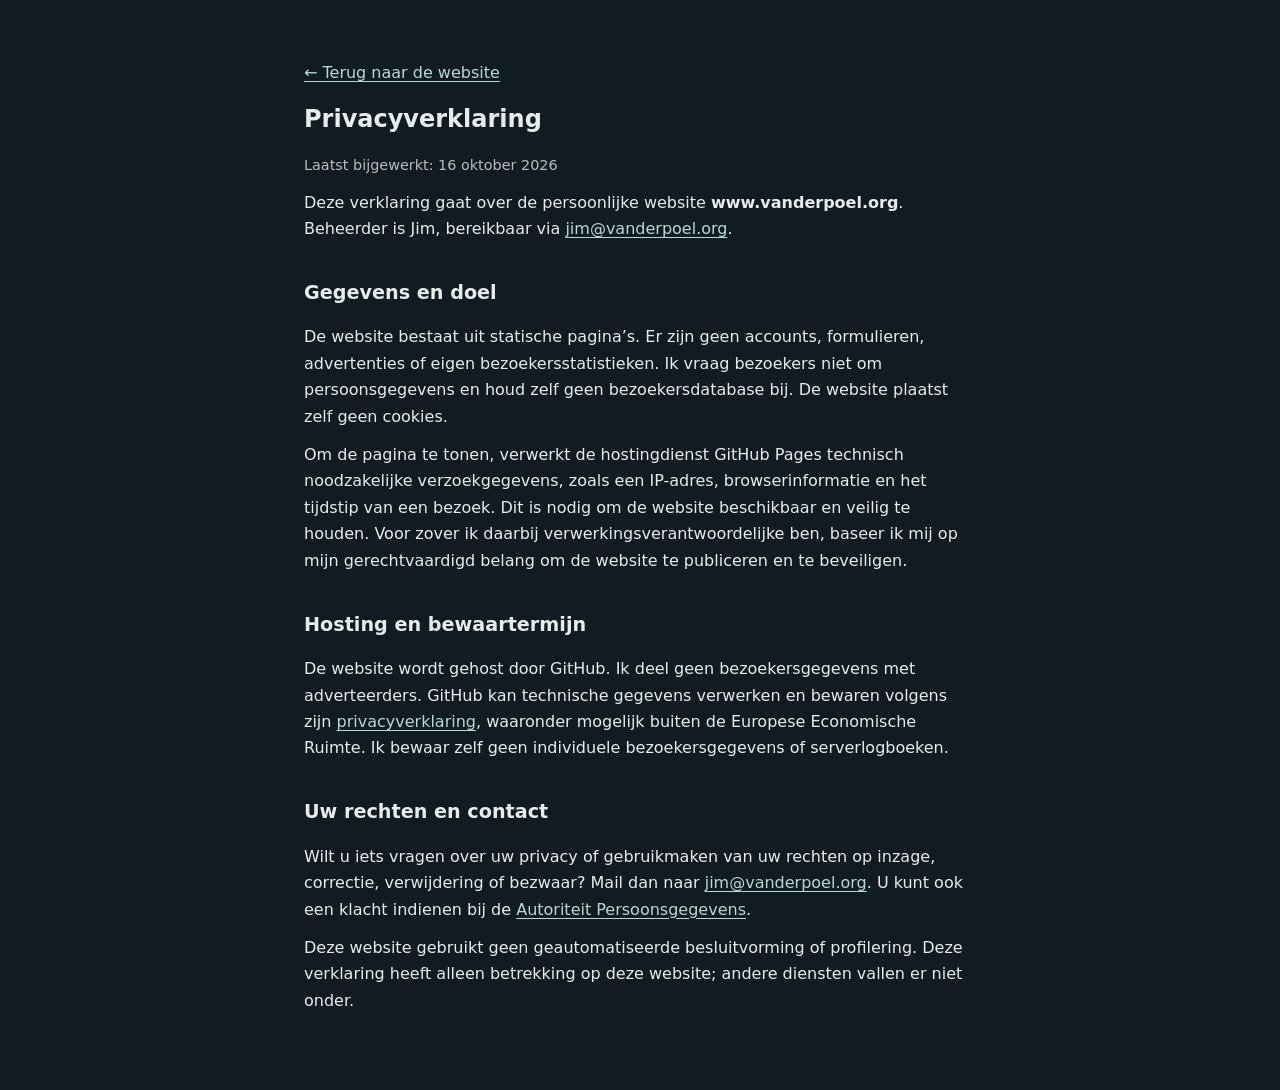
==== privacy.html @ 2186ee4c "Add privacy statement to personal site" ====
<!doctype html>
<html lang="nl">
  <head>
    <meta charset="utf-8">
    <meta name="viewport" content="width=device-width, initial-scale=1">
    <meta name="theme-color" content="#101c21">
    <meta name="description" content="Privacyverklaring van de persoonlijke website Van der Poel.">
    <title>Privacyverklaring — Van der Poel</title>
    <link rel="stylesheet" href="styles.css">
  </head>
  <body>
    <article class="privacy">
      <p><a href="/">← Terug naar de website</a></p>
      <h1>Privacyverklaring</h1>
      <p class="updated">Laatst bijgewerkt: 16 oktober 2026</p>

      <p>Deze verklaring gaat over de persoonlijke website <strong>www.vanderpoel.org</strong>. Beheerder is Jim, bereikbaar via <a href="mailto:jim@vanderpoel.org">jim@vanderpoel.org</a>.</p>

      <h2>Gegevens en doel</h2>
      <p>De website bestaat uit statische pagina’s. Er zijn geen accounts, formulieren, advertenties of eigen bezoekersstatistieken. Ik vraag bezoekers niet om persoonsgegevens en houd zelf geen bezoekersdatabase bij. De website plaatst zelf geen cookies.</p>
      <p>Om de pagina te tonen, verwerkt de hostingdienst GitHub Pages technisch noodzakelijke verzoekgegevens, zoals een IP-adres, browserinformatie en het tijdstip van een bezoek. Dit is nodig om de website beschikbaar en veilig te houden. Voor zover ik daarbij verwerkingsverantwoordelijke ben, baseer ik mij op mijn gerechtvaardigd belang om de website te publiceren en te beveiligen.</p>

      <h2>Hosting en bewaartermijn</h2>
      <p>De website wordt gehost door GitHub. Ik deel geen bezoekersgegevens met adverteerders. GitHub kan technische gegevens verwerken en bewaren volgens zijn <a href="https://docs.github.com/en/site-policy/privacy-policies/github-general-privacy-statement">privacyverklaring</a>, waaronder mogelijk buiten de Europese Economische Ruimte. Ik bewaar zelf geen individuele bezoekersgegevens of serverlogboeken.</p>

      <h2>Uw rechten en contact</h2>
      <p>Wilt u iets vragen over uw privacy of gebruikmaken van uw rechten op inzage, correctie, verwijdering of bezwaar? Mail dan naar <a href="mailto:jim@vanderpoel.org">jim@vanderpoel.org</a>. U kunt ook een klacht indienen bij de <a href="https://autoriteitpersoonsgegevens.nl/">Autoriteit Persoonsgegevens</a>.</p>

      <p>Deze website gebruikt geen geautomatiseerde besluitvorming of profilering. Deze verklaring heeft alleen betrekking op deze website; andere diensten vallen er niet onder.</p>
    </article>
  </body>
</html>
---- styles.css ----
:root { color-scheme: dark; background: #101c21; color: #e7eceb; font-family: system-ui, sans-serif; }
* { box-sizing: border-box; }
html, body { min-height: 100%; margin: 0; }
body { background: #101c21; }
body { min-height: 100svh; display: flex; flex-direction: column; }
main { flex: 1; display: grid; place-items: center; padding: 32px; }
.logo { display: block; width: min(100%, 780px); height: auto; }
footer { padding: 0 24px 24px; text-align: center; font-size: .875rem; }
a { color: #b8d8d3; text-underline-offset: .2em; }
a:hover, a:focus-visible { color: #fff; }
.privacy { display: block; width: min(100%, 720px); margin: 0 auto; padding: 48px 24px 64px; line-height: 1.65; }
.privacy h1 { line-height: 1.15; }
.privacy h2 { margin-top: 1.8em; font-size: 1.2rem; }
.privacy p { margin: .75em 0; }
.privacy .updated { color: #b3bfbd; font-size: .9rem; }
.visually-hidden { position: absolute; width: 1px; height: 1px; padding: 0; margin: -1px; overflow: hidden; clip: rect(0, 0, 0, 0); white-space: nowrap; border: 0; }
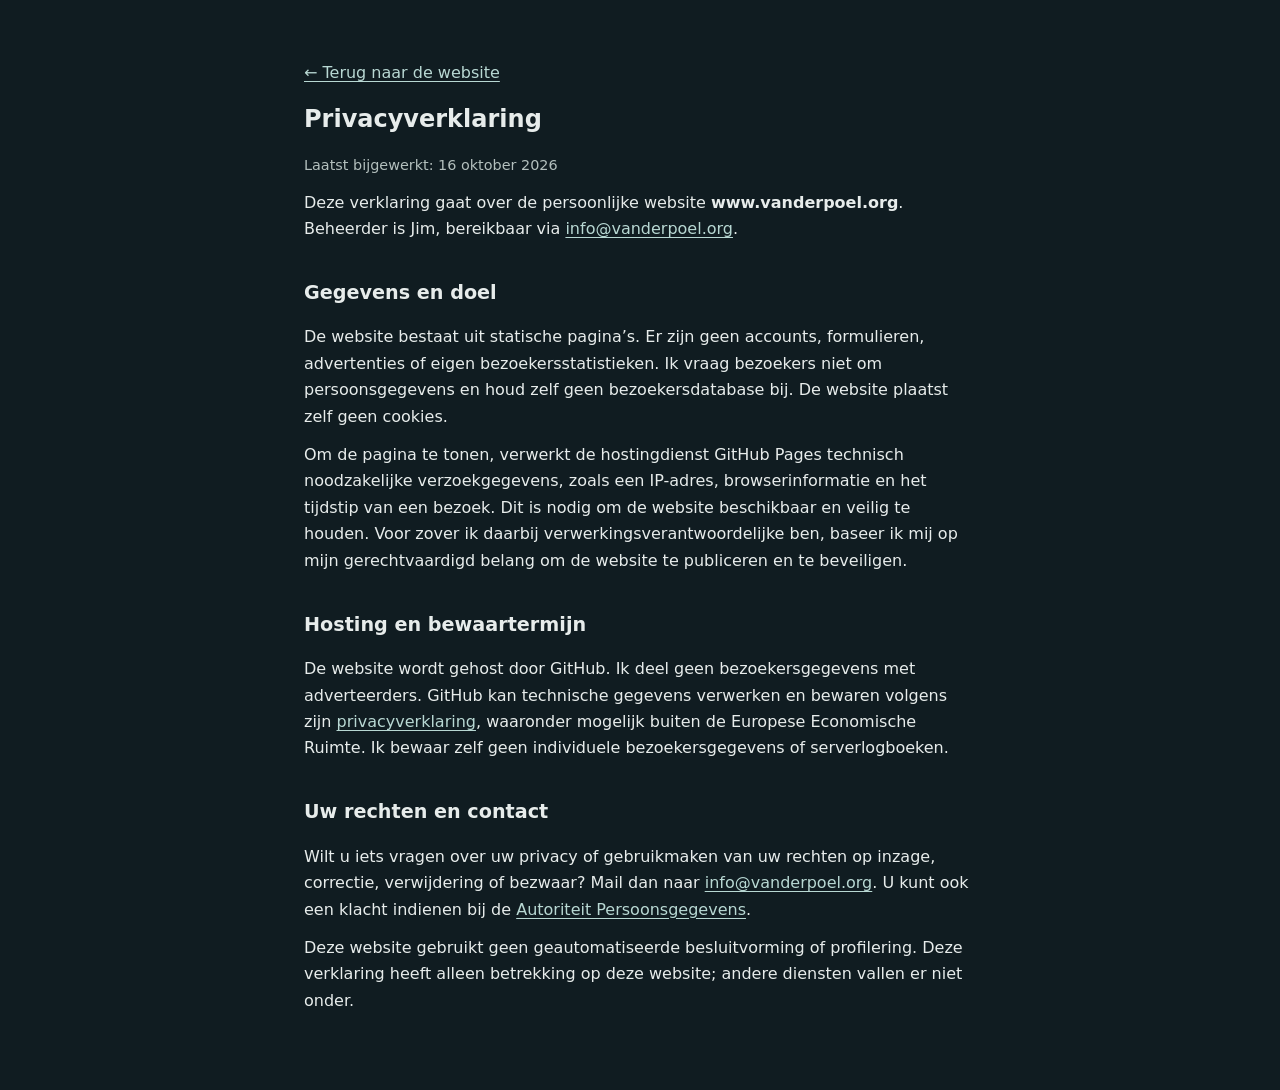
==== commit 1070b991: "Use info address for privacy contact" ====
--- a/privacy.html
+++ b/privacy.html
@@ -14,7 +14,7 @@
       <h1>Privacyverklaring</h1>
       <p class="updated">Laatst bijgewerkt: 16 oktober 2026</p>
 
-      <p>Deze verklaring gaat over de persoonlijke website <strong>www.vanderpoel.org</strong>. Beheerder is Jim, bereikbaar via <a href="mailto:jim@vanderpoel.org">jim@vanderpoel.org</a>.</p>
+      <p>Deze verklaring gaat over de persoonlijke website <strong>www.vanderpoel.org</strong>. Beheerder is Jim, bereikbaar via <a href="mailto:info@vanderpoel.org">info@vanderpoel.org</a>.</p>
 
       <h2>Gegevens en doel</h2>
       <p>De website bestaat uit statische pagina’s. Er zijn geen accounts, formulieren, advertenties of eigen bezoekersstatistieken. Ik vraag bezoekers niet om persoonsgegevens en houd zelf geen bezoekersdatabase bij. De website plaatst zelf geen cookies.</p>
@@ -24,7 +24,7 @@
       <p>De website wordt gehost door GitHub. Ik deel geen bezoekersgegevens met adverteerders. GitHub kan technische gegevens verwerken en bewaren volgens zijn <a href="https://docs.github.com/en/site-policy/privacy-policies/github-general-privacy-statement">privacyverklaring</a>, waaronder mogelijk buiten de Europese Economische Ruimte. Ik bewaar zelf geen individuele bezoekersgegevens of serverlogboeken.</p>
 
       <h2>Uw rechten en contact</h2>
-      <p>Wilt u iets vragen over uw privacy of gebruikmaken van uw rechten op inzage, correctie, verwijdering of bezwaar? Mail dan naar <a href="mailto:jim@vanderpoel.org">jim@vanderpoel.org</a>. U kunt ook een klacht indienen bij de <a href="https://autoriteitpersoonsgegevens.nl/">Autoriteit Persoonsgegevens</a>.</p>
+      <p>Wilt u iets vragen over uw privacy of gebruikmaken van uw rechten op inzage, correctie, verwijdering of bezwaar? Mail dan naar <a href="mailto:info@vanderpoel.org">info@vanderpoel.org</a>. U kunt ook een klacht indienen bij de <a href="https://autoriteitpersoonsgegevens.nl/">Autoriteit Persoonsgegevens</a>.</p>
 
       <p>Deze website gebruikt geen geautomatiseerde besluitvorming of profilering. Deze verklaring heeft alleen betrekking op deze website; andere diensten vallen er niet onder.</p>
     </article>
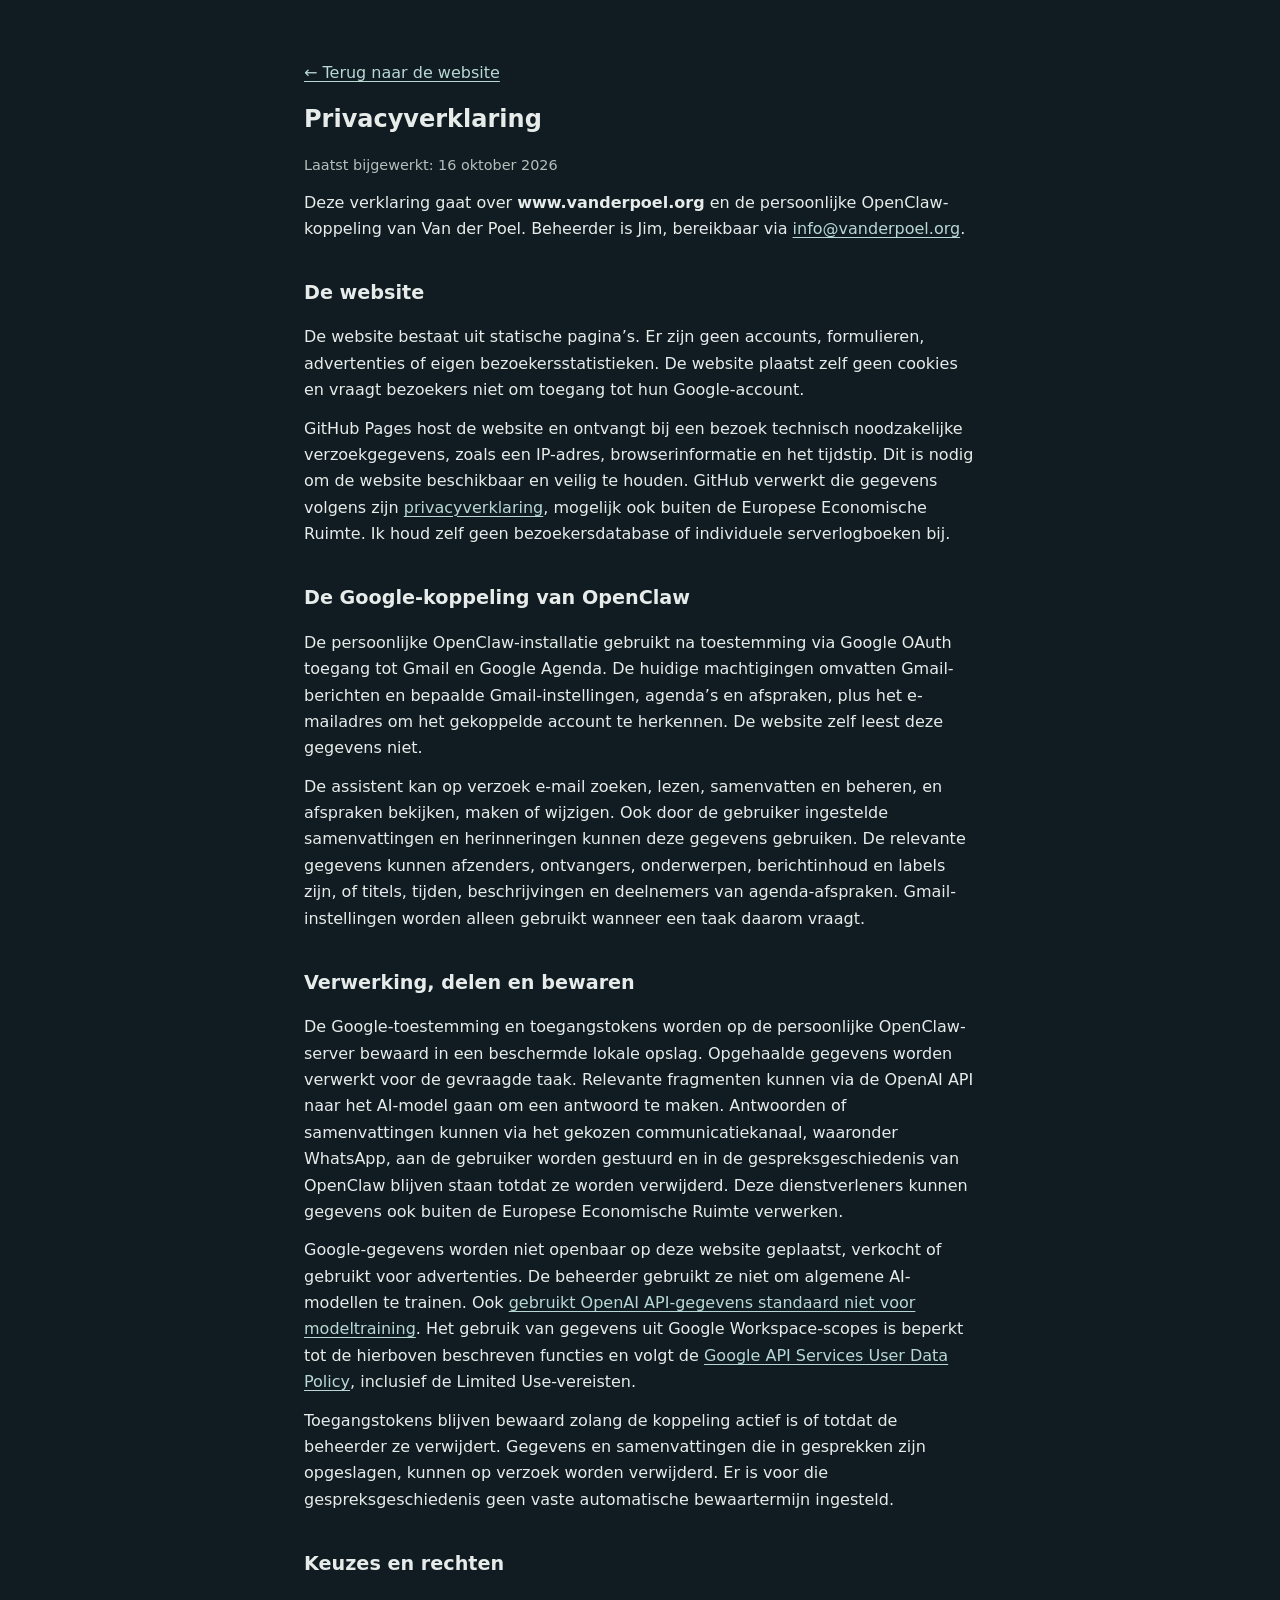
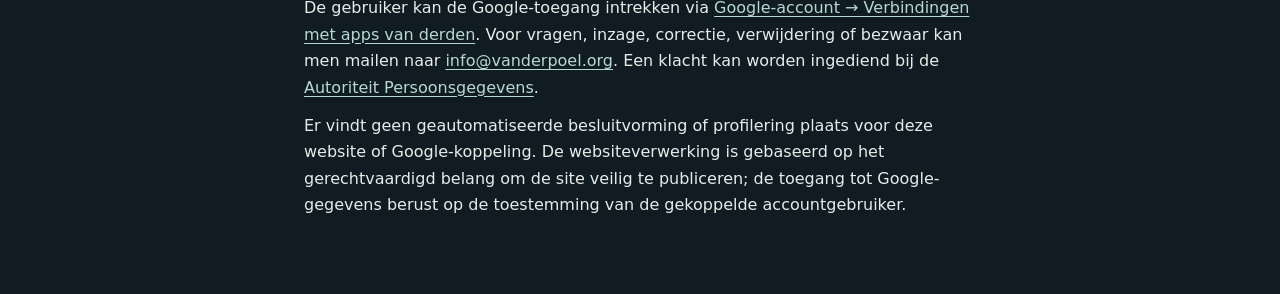
==== commit 9b21b38f: "Explain OpenClaw Google data use for branding" ====
--- a/privacy.html
+++ b/privacy.html
@@ -4,29 +4,34 @@
     <meta charset="utf-8">
     <meta name="viewport" content="width=device-width, initial-scale=1">
     <meta name="theme-color" content="#101c21">
-    <meta name="description" content="Privacyverklaring van de persoonlijke website Van der Poel.">
+    <meta name="description" content="Privacyverklaring voor de website en persoonlijke OpenClaw-koppeling van Van der Poel.">
     <title>Privacyverklaring — Van der Poel</title>
     <link rel="stylesheet" href="styles.css">
   </head>
   <body>
-    <article class="privacy">
+    <article class="content-page">
       <p><a href="/">← Terug naar de website</a></p>
       <h1>Privacyverklaring</h1>
       <p class="updated">Laatst bijgewerkt: 16 oktober 2026</p>
 
-      <p>Deze verklaring gaat over de persoonlijke website <strong>www.vanderpoel.org</strong>. Beheerder is Jim, bereikbaar via <a href="mailto:info@vanderpoel.org">info@vanderpoel.org</a>.</p>
+      <p>Deze verklaring gaat over <strong>www.vanderpoel.org</strong> en de persoonlijke OpenClaw-koppeling van Van der Poel. Beheerder is Jim, bereikbaar via <a href="mailto:info@vanderpoel.org">info@vanderpoel.org</a>.</p>
 
-      <h2>Gegevens en doel</h2>
-      <p>De website bestaat uit statische pagina’s. Er zijn geen accounts, formulieren, advertenties of eigen bezoekersstatistieken. Ik vraag bezoekers niet om persoonsgegevens en houd zelf geen bezoekersdatabase bij. De website plaatst zelf geen cookies.</p>
-      <p>Om de pagina te tonen, verwerkt de hostingdienst GitHub Pages technisch noodzakelijke verzoekgegevens, zoals een IP-adres, browserinformatie en het tijdstip van een bezoek. Dit is nodig om de website beschikbaar en veilig te houden. Voor zover ik daarbij verwerkingsverantwoordelijke ben, baseer ik mij op mijn gerechtvaardigd belang om de website te publiceren en te beveiligen.</p>
+      <h2>De website</h2>
+      <p>De website bestaat uit statische pagina’s. Er zijn geen accounts, formulieren, advertenties of eigen bezoekersstatistieken. De website plaatst zelf geen cookies en vraagt bezoekers niet om toegang tot hun Google-account.</p>
+      <p>GitHub Pages host de website en ontvangt bij een bezoek technisch noodzakelijke verzoekgegevens, zoals een IP-adres, browserinformatie en het tijdstip. Dit is nodig om de website beschikbaar en veilig te houden. GitHub verwerkt die gegevens volgens zijn <a href="https://docs.github.com/en/site-policy/privacy-policies/github-general-privacy-statement">privacyverklaring</a>, mogelijk ook buiten de Europese Economische Ruimte. Ik houd zelf geen bezoekersdatabase of individuele serverlogboeken bij.</p>
 
-      <h2>Hosting en bewaartermijn</h2>
-      <p>De website wordt gehost door GitHub. Ik deel geen bezoekersgegevens met adverteerders. GitHub kan technische gegevens verwerken en bewaren volgens zijn <a href="https://docs.github.com/en/site-policy/privacy-policies/github-general-privacy-statement">privacyverklaring</a>, waaronder mogelijk buiten de Europese Economische Ruimte. Ik bewaar zelf geen individuele bezoekersgegevens of serverlogboeken.</p>
+      <h2>De Google-koppeling van OpenClaw</h2>
+      <p>De persoonlijke OpenClaw-installatie gebruikt na toestemming via Google OAuth toegang tot Gmail en Google Agenda. De huidige machtigingen omvatten Gmail-berichten en bepaalde Gmail-instellingen, agenda’s en afspraken, plus het e-mailadres om het gekoppelde account te herkennen. De website zelf leest deze gegevens niet.</p>
+      <p>De assistent kan op verzoek e-mail zoeken, lezen, samenvatten en beheren, en afspraken bekijken, maken of wijzigen. Ook door de gebruiker ingestelde samenvattingen en herinneringen kunnen deze gegevens gebruiken. De relevante gegevens kunnen afzenders, ontvangers, onderwerpen, berichtinhoud en labels zijn, of titels, tijden, beschrijvingen en deelnemers van agenda-afspraken. Gmail-instellingen worden alleen gebruikt wanneer een taak daarom vraagt.</p>
 
-      <h2>Uw rechten en contact</h2>
-      <p>Wilt u iets vragen over uw privacy of gebruikmaken van uw rechten op inzage, correctie, verwijdering of bezwaar? Mail dan naar <a href="mailto:info@vanderpoel.org">info@vanderpoel.org</a>. U kunt ook een klacht indienen bij de <a href="https://autoriteitpersoonsgegevens.nl/">Autoriteit Persoonsgegevens</a>.</p>
+      <h2>Verwerking, delen en bewaren</h2>
+      <p>De Google-toestemming en toegangstokens worden op de persoonlijke OpenClaw-server bewaard in een beschermde lokale opslag. Opgehaalde gegevens worden verwerkt voor de gevraagde taak. Relevante fragmenten kunnen via de OpenAI API naar het AI-model gaan om een antwoord te maken. Antwoorden of samenvattingen kunnen via het gekozen communicatiekanaal, waaronder WhatsApp, aan de gebruiker worden gestuurd en in de gespreksgeschiedenis van OpenClaw blijven staan totdat ze worden verwijderd. Deze dienstverleners kunnen gegevens ook buiten de Europese Economische Ruimte verwerken.</p>
+      <p>Google-gegevens worden niet openbaar op deze website geplaatst, verkocht of gebruikt voor advertenties. De beheerder gebruikt ze niet om algemene AI-modellen te trainen. Ook <a href="https://developers.openai.com/api/docs/guides/your-data">gebruikt OpenAI API-gegevens standaard niet voor modeltraining</a>. Het gebruik van gegevens uit Google Workspace-scopes is beperkt tot de hierboven beschreven functies en volgt de <a href="https://developers.google.com/terms/api-services-user-data-policy">Google API Services User Data Policy</a>, inclusief de Limited Use-vereisten.</p>
+      <p>Toegangstokens blijven bewaard zolang de koppeling actief is of totdat de beheerder ze verwijdert. Gegevens en samenvattingen die in gesprekken zijn opgeslagen, kunnen op verzoek worden verwijderd. Er is voor die gespreksgeschiedenis geen vaste automatische bewaartermijn ingesteld.</p>
 
-      <p>Deze website gebruikt geen geautomatiseerde besluitvorming of profilering. Deze verklaring heeft alleen betrekking op deze website; andere diensten vallen er niet onder.</p>
+      <h2>Keuzes en rechten</h2>
+      <p>De gebruiker kan de Google-toegang intrekken via <a href="https://myaccount.google.com/permissions">Google-account → Verbindingen met apps van derden</a>. Voor vragen, inzage, correctie, verwijdering of bezwaar kan men mailen naar <a href="mailto:info@vanderpoel.org">info@vanderpoel.org</a>. Een klacht kan worden ingediend bij de <a href="https://autoriteitpersoonsgegevens.nl/">Autoriteit Persoonsgegevens</a>.</p>
+      <p>Er vindt geen geautomatiseerde besluitvorming of profilering plaats voor deze website of Google-koppeling. De websiteverwerking is gebaseerd op het gerechtvaardigd belang om de site veilig te publiceren; de toegang tot Google-gegevens berust op de toestemming van de gekoppelde accountgebruiker.</p>
     </article>
   </body>
 </html>
--- a/styles.css
+++ b/styles.css
@@ -3,14 +3,18 @@
 html, body { min-height: 100%; margin: 0; }
 body { background: #101c21; }
 body { min-height: 100svh; display: flex; flex-direction: column; }
-main { flex: 1; display: grid; place-items: center; padding: 32px; }
-.logo { display: block; width: min(100%, 780px); height: auto; }
+main.home { flex: 1; display: grid; place-items: center; padding: 32px 24px; }
+.home-content { display: grid; justify-items: center; width: min(100%, 720px); }
+.logo { display: block; width: min(100%, 620px); height: auto; }
+.intro { max-width: 620px; text-align: center; line-height: 1.55; }
+.intro h1 { margin: 0 0 .6em; font-size: clamp(1.35rem, 4vw, 2rem); }
+.intro p { margin: .65em 0; }
 footer { padding: 0 24px 24px; text-align: center; font-size: .875rem; }
 a { color: #b8d8d3; text-underline-offset: .2em; }
 a:hover, a:focus-visible { color: #fff; }
-.privacy { display: block; width: min(100%, 720px); margin: 0 auto; padding: 48px 24px 64px; line-height: 1.65; }
-.privacy h1 { line-height: 1.15; }
-.privacy h2 { margin-top: 1.8em; font-size: 1.2rem; }
-.privacy p { margin: .75em 0; }
-.privacy .updated { color: #b3bfbd; font-size: .9rem; }
+.content-page { display: block; width: min(100%, 720px); margin: 0 auto; padding: 48px 24px 64px; line-height: 1.65; }
+.content-page h1 { line-height: 1.15; }
+.content-page h2 { margin-top: 1.8em; font-size: 1.2rem; }
+.content-page p { margin: .75em 0; }
+.content-page .updated { color: #b3bfbd; font-size: .9rem; }
 .visually-hidden { position: absolute; width: 1px; height: 1px; padding: 0; margin: -1px; overflow: hidden; clip: rect(0, 0, 0, 0); white-space: nowrap; border: 0; }
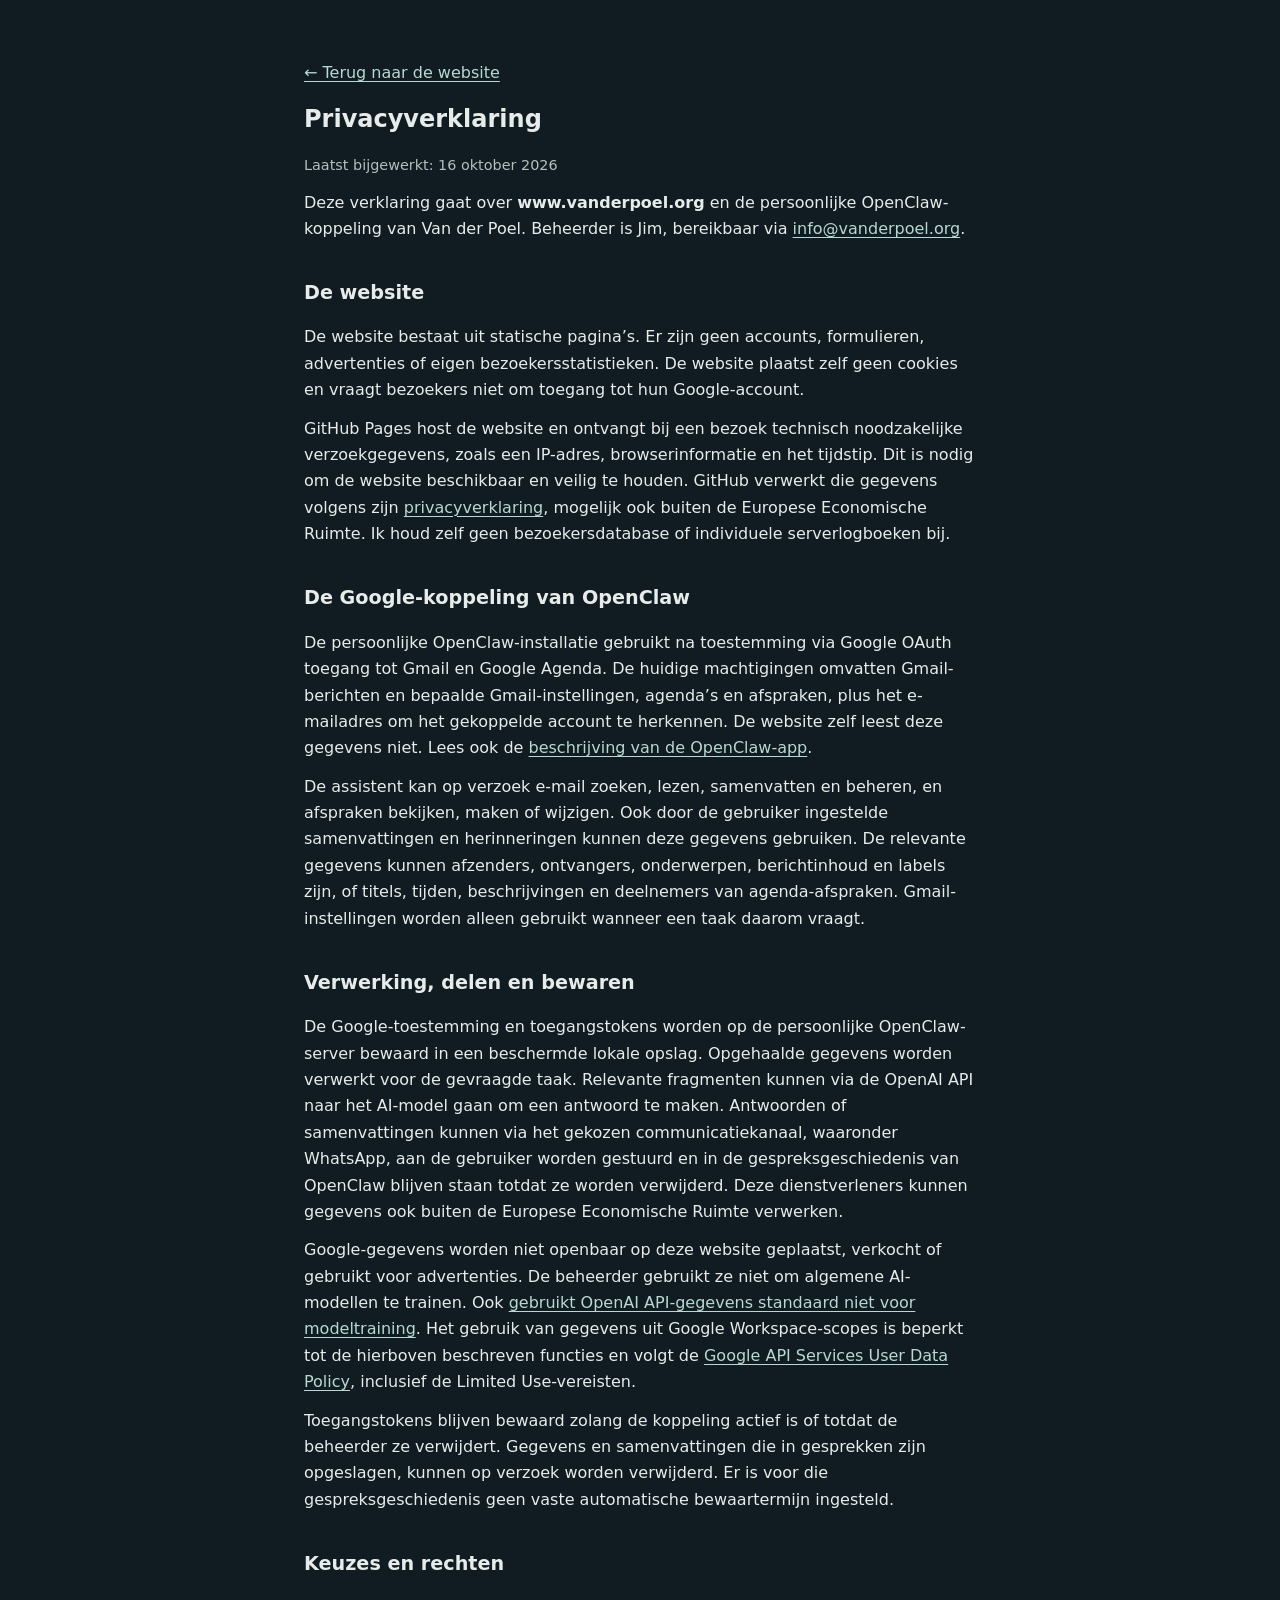
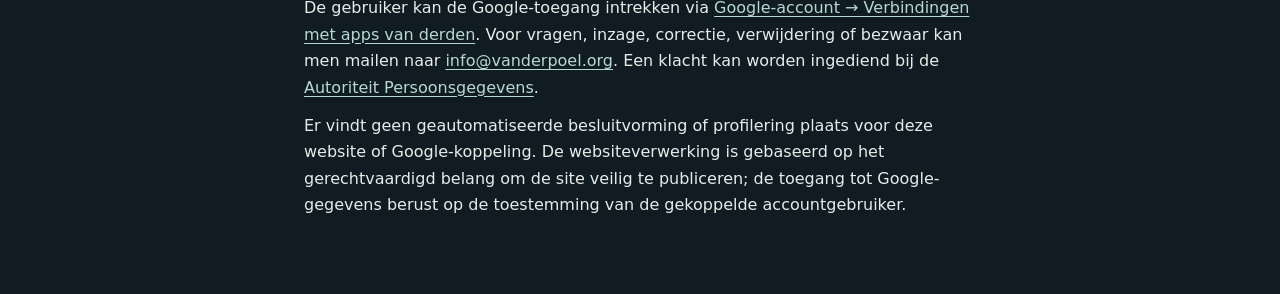
==== commit f4d14aa6: "Add Google OAuth app homepage" ====
--- a/privacy.html
+++ b/privacy.html
@@ -21,7 +21,7 @@
       <p>GitHub Pages host de website en ontvangt bij een bezoek technisch noodzakelijke verzoekgegevens, zoals een IP-adres, browserinformatie en het tijdstip. Dit is nodig om de website beschikbaar en veilig te houden. GitHub verwerkt die gegevens volgens zijn <a href="https://docs.github.com/en/site-policy/privacy-policies/github-general-privacy-statement">privacyverklaring</a>, mogelijk ook buiten de Europese Economische Ruimte. Ik houd zelf geen bezoekersdatabase of individuele serverlogboeken bij.</p>
 
       <h2>De Google-koppeling van OpenClaw</h2>
-      <p>De persoonlijke OpenClaw-installatie gebruikt na toestemming via Google OAuth toegang tot Gmail en Google Agenda. De huidige machtigingen omvatten Gmail-berichten en bepaalde Gmail-instellingen, agenda’s en afspraken, plus het e-mailadres om het gekoppelde account te herkennen. De website zelf leest deze gegevens niet.</p>
+      <p>De persoonlijke OpenClaw-installatie gebruikt na toestemming via Google OAuth toegang tot Gmail en Google Agenda. De huidige machtigingen omvatten Gmail-berichten en bepaalde Gmail-instellingen, agenda’s en afspraken, plus het e-mailadres om het gekoppelde account te herkennen. De website zelf leest deze gegevens niet. Lees ook de <a href="openclaw.html">beschrijving van de OpenClaw-app</a>.</p>
       <p>De assistent kan op verzoek e-mail zoeken, lezen, samenvatten en beheren, en afspraken bekijken, maken of wijzigen. Ook door de gebruiker ingestelde samenvattingen en herinneringen kunnen deze gegevens gebruiken. De relevante gegevens kunnen afzenders, ontvangers, onderwerpen, berichtinhoud en labels zijn, of titels, tijden, beschrijvingen en deelnemers van agenda-afspraken. Gmail-instellingen worden alleen gebruikt wanneer een taak daarom vraagt.</p>
 
       <h2>Verwerking, delen en bewaren</h2>
--- a/styles.css
+++ b/styles.css
@@ -3,12 +3,8 @@
 html, body { min-height: 100%; margin: 0; }
 body { background: #101c21; }
 body { min-height: 100svh; display: flex; flex-direction: column; }
-main.home { flex: 1; display: grid; place-items: center; padding: 32px 24px; }
-.home-content { display: grid; justify-items: center; width: min(100%, 720px); }
-.logo { display: block; width: min(100%, 620px); height: auto; }
-.intro { max-width: 620px; text-align: center; line-height: 1.55; }
-.intro h1 { margin: 0 0 .6em; font-size: clamp(1.35rem, 4vw, 2rem); }
-.intro p { margin: .65em 0; }
+main { flex: 1; display: grid; place-items: center; padding: 32px; }
+.logo { display: block; width: min(100%, 780px); height: auto; }
 footer { padding: 0 24px 24px; text-align: center; font-size: .875rem; }
 a { color: #b8d8d3; text-underline-offset: .2em; }
 a:hover, a:focus-visible { color: #fff; }
